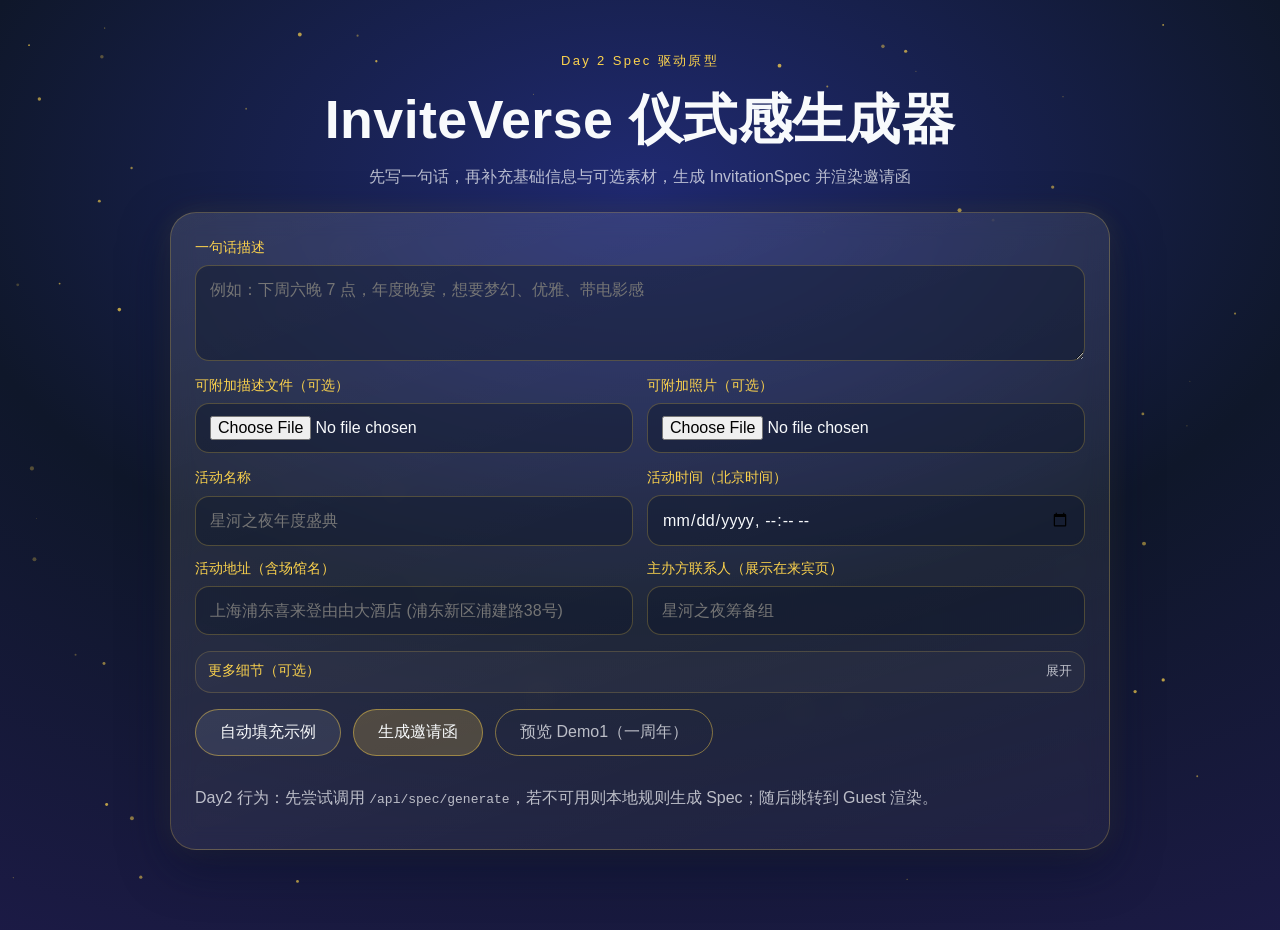
==== web/day2/creator.html @ 87880461 "demo1基本实现;" ====
﻿<!doctype html>
<html lang="zh-CN">
<head>
  <meta charset="utf-8">
  <meta name="viewport" content="width=device-width, initial-scale=1">
  <title>InviteVerse 仪式感生成器 - Day2 创建邀请</title>
  <link rel="stylesheet" href="./styles.css">
</head>
<body class="creator-page" data-page="creator">
  <canvas id="starfield-canvas" aria-hidden="true"></canvas>

  <div class="creator-shell">
    <header class="creator-header fade-up">
      <p class="eyebrow">Day 2 Spec 驱动原型</p>
      <h1>InviteVerse 仪式感生成器</h1>
      <p class="subhead">先写一句话，再补充基础信息与可选素材，生成 InvitationSpec 并渲染邀请函</p>
    </header>

    <main class="glass-card creator-card fade-up delay-1">
      <form id="creator-form" class="creator-form">
        <label class="field field-wide">
          <span>一句话描述</span>
          <textarea
            id="prompt-input"
            name="prompt"
            rows="3"
            placeholder="例如：下周六晚 7 点，年度晚宴，想要梦幻、优雅、带电影感"
          ></textarea>
        </label>

        <div class="attachment-grid">
          <label class="field">
            <span>可附加描述文件（可选）</span>
            <input type="file" name="desc_file" accept=".txt,.md,.doc,.docx,.pdf">
          </label>
          <label class="field">
            <span>可附加照片（可选）</span>
            <input type="file" name="photo_file" accept="image/*">
          </label>
        </div>

        <div class="field-grid">
          <label class="field">
            <span>活动名称</span>
            <input type="text" name="event_name" placeholder="星河之夜年度盛典" required>
          </label>
          <label class="field">
            <span>活动时间（北京时间）</span>
            <input type="datetime-local" name="event_time" required>
          </label>
          <label class="field">
            <span>活动地址（含场馆名）</span>
            <input type="text" name="event_address" placeholder="上海浦东喜来登由由大酒店 (浦东新区浦建路38号)" required>
          </label>
          <label class="field">
            <span>主办方联系人（展示在来宾页）</span>
            <input type="text" name="event_contact" placeholder="星河之夜筹备组" required>
          </label>
        </div>

        <details class="advanced-panel">
          <summary>更多细节（可选）</summary>
          <div class="advanced-grid">
            <label class="field">
              <span>着装要求（可选）</span>
              <input type="text" name="dress_code" placeholder="正装 / 晚礼服（Black Tie Optional）">
            </label>
          </div>
        </details>

        <div class="actions">
          <button id="auto-fill-btn" type="button" class="btn btn-secondary">自动填充示例</button>
          <button type="submit" class="btn btn-primary">生成邀请函</button>
          <a href="./demo1_anniversary.html" class="btn btn-ghost" target="_blank" rel="noopener">预览 Demo1（一周年）</a>
        </div>

        <p class="hint">Day2 行为：先尝试调用 <code>/api/spec/generate</code>，若不可用则本地规则生成 Spec；随后跳转到 Guest 渲染。</p>
      </form>
    </main>
  </div>

  <script src="./app.js"></script>
</body>
</html>
---- web/day2/styles.css ----
﻿:root {
  --bg-1: #0f172a;
  --bg-2: #1e1b4b;
  --gold: #fcd34d;
  --moon: #f8fafc;
  --muted: rgba(248, 250, 252, 0.72);
  --glass-border: rgba(252, 211, 77, 0.24);
  --font-ui: "PingFang SC", "SF Pro Text", -apple-system, BlinkMacSystemFont, "Helvetica Neue", "Hiragino Sans GB", "Microsoft YaHei", sans-serif;
  --font-display: "PingFang SC", "SF Pro Display", -apple-system, BlinkMacSystemFont, "Helvetica Neue", sans-serif;
  --font-num: "SF Pro Text", "PingFang SC", -apple-system, BlinkMacSystemFont, "Helvetica Neue", sans-serif;
}

* { box-sizing: border-box; }
html, body { margin: 0; padding: 0; min-height: 100%; }

body {
  color: var(--moon);
  font-family: var(--font-ui);
  background: radial-gradient(120% 100% at 50% 20%, #202a72 0%, var(--bg-1) 46%, var(--bg-2) 100%);
  overflow-x: hidden;
  text-rendering: optimizeLegibility;
  -webkit-font-smoothing: antialiased;
  -moz-osx-font-smoothing: grayscale;
}

#starfield-canvas {
  position: fixed;
  inset: 0;
  width: 100%;
  height: 100%;
  z-index: -1;
  pointer-events: none;
}

.glass-card {
  background: linear-gradient(160deg, rgba(255,255,255,0.12), rgba(255,255,255,0.04));
  border: 1px solid var(--glass-border);
  border-radius: 26px;
  backdrop-filter: blur(12px);
  -webkit-backdrop-filter: blur(12px);
  box-shadow: 0 16px 48px rgba(8,14,44,0.55), 0 0 26px rgba(252,211,77,0.1);
}

.eyebrow {
  margin: 0;
  color: var(--gold);
  letter-spacing: 0.18em;
  font-size: 13px;
}

.btn {
  display: inline-flex;
  align-items: center;
  justify-content: center;
  text-decoration: none;
  border: 1px solid rgba(252, 211, 77, 0.45);
  border-radius: 999px;
  padding: 12px 24px;
  cursor: pointer;
  font-size: 16px;
  transition: all .25s ease;
}

.btn-primary { background: rgba(252,211,77,.2); color: var(--moon); }
.btn-primary:hover { background: var(--gold); color: #141b2d; box-shadow: 0 10px 28px rgba(252,211,77,.38); }
.btn-secondary { background: rgba(148,163,184,.14); color: var(--moon); }
.btn-secondary:hover { background: rgba(148,163,184,.34); }
.btn-ghost { background: transparent; color: var(--muted); }
.btn-ghost:hover { background: rgba(252,211,77,.14); color: var(--moon); }

.fade-up {
  opacity: 0;
  transform: translateY(20px);
  animation: fadeUp .9s cubic-bezier(.22,1,.36,1) forwards;
}
.delay-1 { animation-delay: .12s; }
.delay-2 { animation-delay: .3s; }
.delay-3 { animation-delay: .46s; }

.creator-shell { max-width: 980px; margin: 0 auto; padding: 52px 20px 80px; }
.creator-header { text-align: center; margin-bottom: 24px; }
.creator-header h1 {
  margin: 14px 0 10px;
  font-size: clamp(33px, 4.2vw, 56px);
  font-family: var(--font-display);
  font-weight: 620;
  letter-spacing: 0.008em;
}
.creator-header .subhead { margin: 0 auto; max-width: 660px; color: var(--muted); }
.creator-card { padding: 24px; }
.creator-form { display: grid; gap: 16px; }

.field { display: grid; gap: 8px; }
.field span, .style-group legend { color: var(--gold); font-size: 14px; }
.field textarea,
.field input[type="text"],
.field input[type="datetime-local"],
.field input[type="file"] {
  width: 100%;
  border-radius: 14px;
  border: 1px solid rgba(252,211,77,.24);
  background: rgba(15,23,42,.45);
  color: var(--moon);
  padding: 12px 14px;
  font-size: 16px;
  font-family: var(--font-ui);
  line-height: 1.45;
  outline: none;
}
.field textarea { resize: vertical; min-height: 90px; }
.field input[type="datetime-local"] {
  font-family: var(--font-num);
  font-variant-numeric: tabular-nums lining-nums;
  letter-spacing: 0.01em;
}
.field textarea:focus,
.field input:focus {
  border-color: rgba(252,211,77,.72);
  box-shadow: 0 0 0 3px rgba(252,211,77,.12);
}

.field-grid { display: grid; grid-template-columns: 1fr; gap: 14px; }
.attachment-grid { display: grid; grid-template-columns: 1fr; gap: 14px; }
.field-wide { margin-top: 2px; }
.advanced-panel {
  border: 1px solid rgba(252,211,77,.18);
  border-radius: 16px;
  padding: 10px 12px 12px;
  background: rgba(255,255,255,.03);
}
.advanced-panel > summary {
  color: var(--gold);
  cursor: pointer;
  font-size: 14px;
  user-select: none;
  list-style: none;
  outline: none;
}
.advanced-panel > summary::-webkit-details-marker { display: none; }
.advanced-panel > summary::after {
  content: "展开";
  float: right;
  color: var(--muted);
  font-size: 13px;
}
.advanced-panel[open] > summary::after { content: "收起"; }
.advanced-grid {
  margin-top: 10px;
  display: grid;
  gap: 12px;
}
.style-group {
  margin: 0;
  padding: 12px;
  border: 1px solid rgba(252,211,77,.16);
  border-radius: 16px;
  display: flex;
  flex-wrap: wrap;
  gap: 10px;
}
.style-chip { position: relative; }
.style-chip input { position: absolute; opacity: 0; pointer-events: none; }
.style-chip span {
  display: inline-block;
  border: 1px solid rgba(252,211,77,.24);
  border-radius: 999px;
  color: var(--muted);
  padding: 8px 16px;
  cursor: pointer;
}
.style-chip input:checked + span {
  background: var(--gold);
  color: #101628;
  border-color: transparent;
}
.actions { display: flex; flex-wrap: wrap; gap: 12px; }
.hint, .minor { color: var(--muted); }

.guest-main { position: relative; z-index: 1; }
.section {
  min-height: 92vh;
  display: flex;
  align-items: center;
  justify-content: center;
  padding: 28px 18px;
}
.hero { min-height: 100dvh; }
.hero-content { text-align: center; }
.hero-kicker {
  margin: 0;
  color: var(--gold);
  letter-spacing: .26em;
  font-size: clamp(12px,1.2vw,18px);
}
.hero-title {
  margin: 18px 0 12px;
  font-family: var(--font-display);
  font-weight: 640;
  font-size: clamp(38px,6.2vw,88px);
  letter-spacing: .03em;
}
.hero-subtitle { margin: 0; font-size: clamp(18px,2.8vw,32px); }
.hero-tip { margin-top: 40px; color: rgba(248,250,252,.56); letter-spacing: .14em; font-size: 13px; }

.info-card, .letter-card, .action-card {
  width: min(920px, 92vw);
  padding: 26px;
}
.info-item {
  display: grid;
  grid-template-columns: 72px 1fr;
  gap: 16px;
  padding: 14px 0;
}
.info-item + .info-item { border-top: 1px solid rgba(252,211,77,.16); }
.icon-ring {
  width: 56px;
  height: 56px;
  display: grid;
  place-items: center;
  border: 1px solid rgba(252,211,77,.45);
  border-radius: 999px;
  background: rgba(252,211,77,.08);
}
.info-item h3, .letter-card h2, .action-card h2 {
  margin: 0 0 8px;
  color: var(--gold);
  font-family: var(--font-display);
  font-size: clamp(22px,3.2vw,36px);
  font-weight: 600;
}
.info-item .major { margin: 0; font-size: clamp(20px,2.5vw,32px); }
.info-item .minor, .letter-card p, .status-text {
  margin: 8px 0 0;
  font-size: clamp(16px,1.9vw,24px);
  line-height: 1.62;
}
.letter-card p + p { margin-top: 12px; }
.action-card { text-align: center; }
.rsvp-actions, .utility-actions {
  display: flex;
  justify-content: center;
  flex-wrap: wrap;
  gap: 10px;
}
.rsvp-actions { margin-top: 18px; }
.utility-actions { margin-top: 14px; }
.status-text { margin-top: 18px; color: var(--gold); }

.ignite-overlay {
  position: fixed;
  inset: 0;
  z-index: 20;
  display: grid;
  place-items: center;
  background: rgba(8,12,26,.82);
  transition: opacity .6s ease, visibility .6s ease;
}
.ignite-overlay.is-hidden {
  opacity: 0;
  visibility: hidden;
  pointer-events: none;
}
.ignite-panel { width: min(520px,92vw); text-align: center; padding: 28px; }
.ignite-panel h2 {
  margin: 10px 0 16px;
  font-family: var(--font-display);
  font-weight: 620;
  font-size: clamp(30px,6vw,46px);
}
.ignite-panel .overlay-note { margin-top: 12px; color: var(--muted); font-size: 14px; }
#ignite-button.is-pressing {
  background: var(--gold);
  color: #141b2d;
  box-shadow: 0 0 32px rgba(252,211,77,.44);
}

.reveal-on-scroll {
  opacity: 0;
  transform: translateY(24px) scale(.99);
  transition: opacity .72s cubic-bezier(.22,1,.36,1), transform .72s cubic-bezier(.22,1,.36,1);
}
.reveal-on-scroll.is-visible {
  opacity: 1;
  transform: translateY(0) scale(1);
}

.toast {
  position: fixed;
  left: 50%;
  bottom: 18px;
  transform: translateX(-50%) translateY(14px);
  background: rgba(15,23,42,.86);
  border: 1px solid rgba(252,211,77,.35);
  border-radius: 999px;
  color: var(--moon);
  padding: 10px 16px;
  font-size: 14px;
  opacity: 0;
  pointer-events: none;
  transition: all .24s ease;
  z-index: 30;
}
.toast.show { opacity: 1; transform: translateX(-50%) translateY(0); }

@keyframes fadeUp {
  to { opacity: 1; transform: translateY(0); }
}

@media (max-width: 860px) {
  .creator-shell { padding-top: 42px; }
  .creator-card, .info-card, .letter-card, .action-card { padding: 18px; border-radius: 22px; }
  .info-item { grid-template-columns: 52px 1fr; gap: 10px; }
  .icon-ring { width: 44px; height: 44px; }
  .info-item h3, .letter-card h2, .action-card h2 { font-size: clamp(21px,7vw,32px); }
  .info-item .major, .info-item .minor, .letter-card p, .status-text { font-size: clamp(16px,4.2vw,22px); }
}

@media (min-width: 1025px) {
  .field-grid { grid-template-columns: repeat(2, minmax(0, 1fr)); }
}
@media (min-width: 1025px) {
  .attachment-grid { grid-template-columns: repeat(2, minmax(0, 1fr)); }
}

@media (prefers-reduced-motion: reduce) {
  *, *::before, *::after {
    animation: none !important;
    transition: none !important;
  }
}
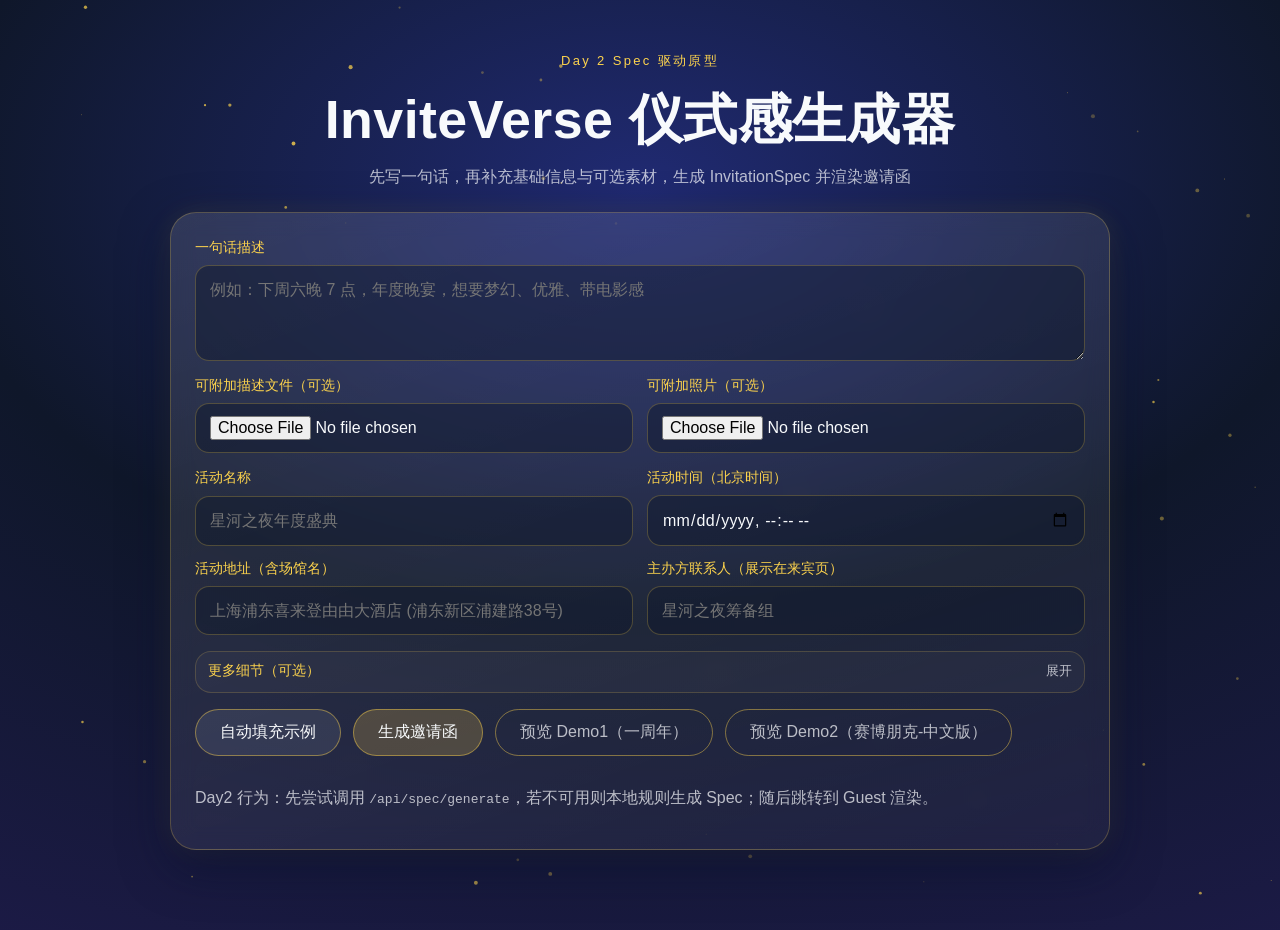
==== commit e183dfd5: "feat(day2): 完成 Demo2 中文版定稿" ====
--- a/web/day2/creator.html
+++ b/web/day2/creator.html
@@ -72,6 +72,7 @@
           <button id="auto-fill-btn" type="button" class="btn btn-secondary">自动填充示例</button>
           <button type="submit" class="btn btn-primary">生成邀请函</button>
           <a href="./demo1_anniversary.html" class="btn btn-ghost" target="_blank" rel="noopener">预览 Demo1（一周年）</a>
+          <a href="./demo2_cyberpunk.html" class="btn btn-ghost" target="_blank" rel="noopener">预览 Demo2（赛博朋克-中文版）</a>
         </div>
 
         <p class="hint">Day2 行为：先尝试调用 <code>/api/spec/generate</code>，若不可用则本地规则生成 Spec；随后跳转到 Guest 渲染。</p>
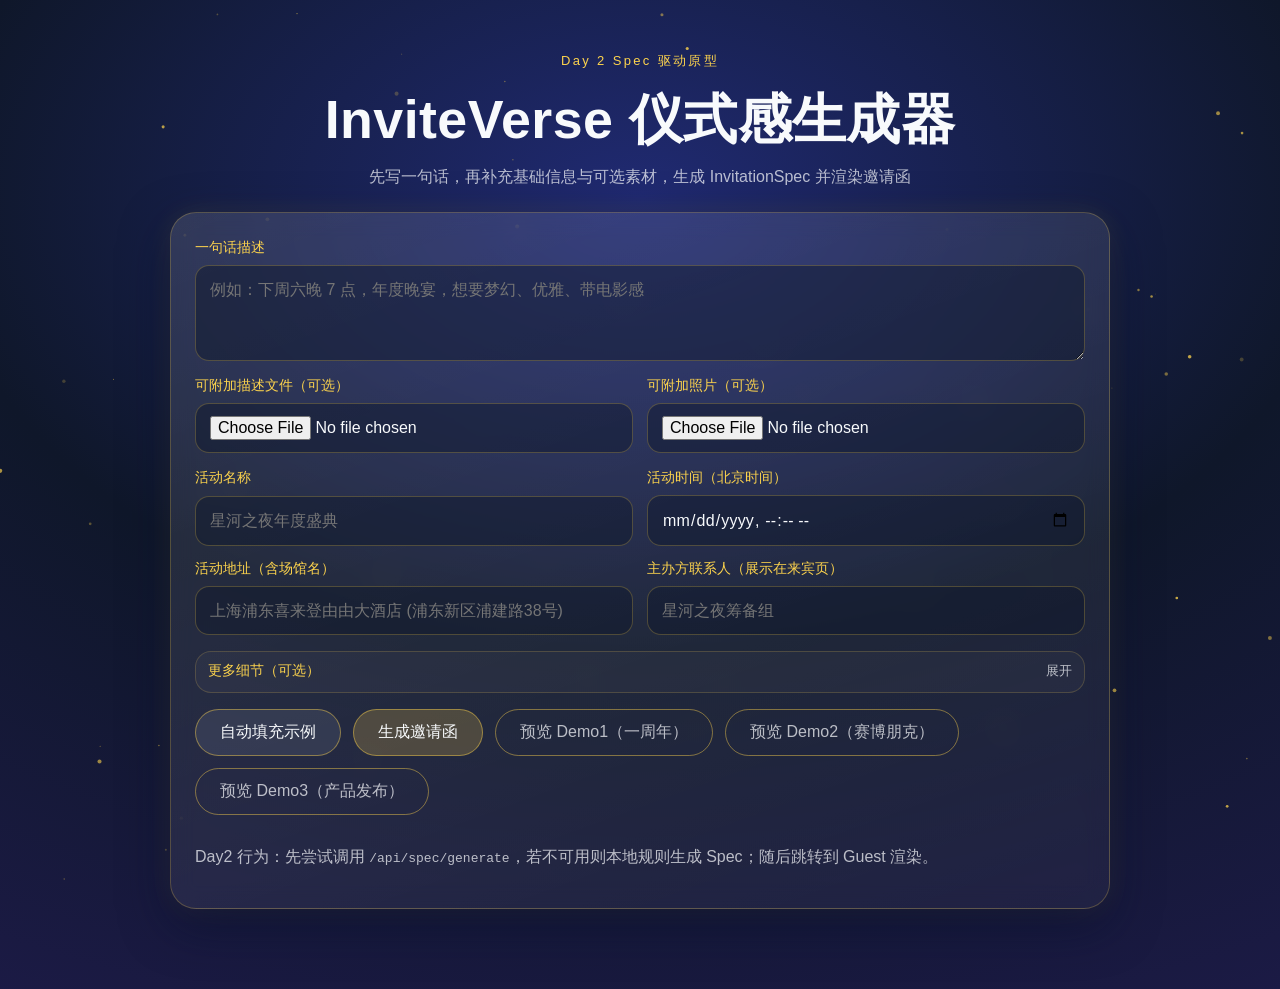
==== commit 797ac8a0: "feat(demo3): add InviteVerse terminal launch demo with JOIN unlock, typography polish, and refined a" ====
--- a/web/day2/creator.html
+++ b/web/day2/creator.html
@@ -72,7 +72,8 @@
           <button id="auto-fill-btn" type="button" class="btn btn-secondary">自动填充示例</button>
           <button type="submit" class="btn btn-primary">生成邀请函</button>
           <a href="./demo1_anniversary.html" class="btn btn-ghost" target="_blank" rel="noopener">预览 Demo1（一周年）</a>
-          <a href="./demo2_cyberpunk.html" class="btn btn-ghost" target="_blank" rel="noopener">预览 Demo2（赛博朋克-中文版）</a>
+          <a href="./demo2_cyberpunk.html" class="btn btn-ghost" target="_blank" rel="noopener">预览 Demo2（赛博朋克）</a>
+          <a href="./demo3_launch.html" class="btn btn-ghost" target="_blank" rel="noopener">预览 Demo3（产品发布）</a>
         </div>
 
         <p class="hint">Day2 行为：先尝试调用 <code>/api/spec/generate</code>，若不可用则本地规则生成 Spec；随后跳转到 Guest 渲染。</p>
@@ -83,3 +84,4 @@
   <script src="./app.js"></script>
 </body>
 </html>
+
